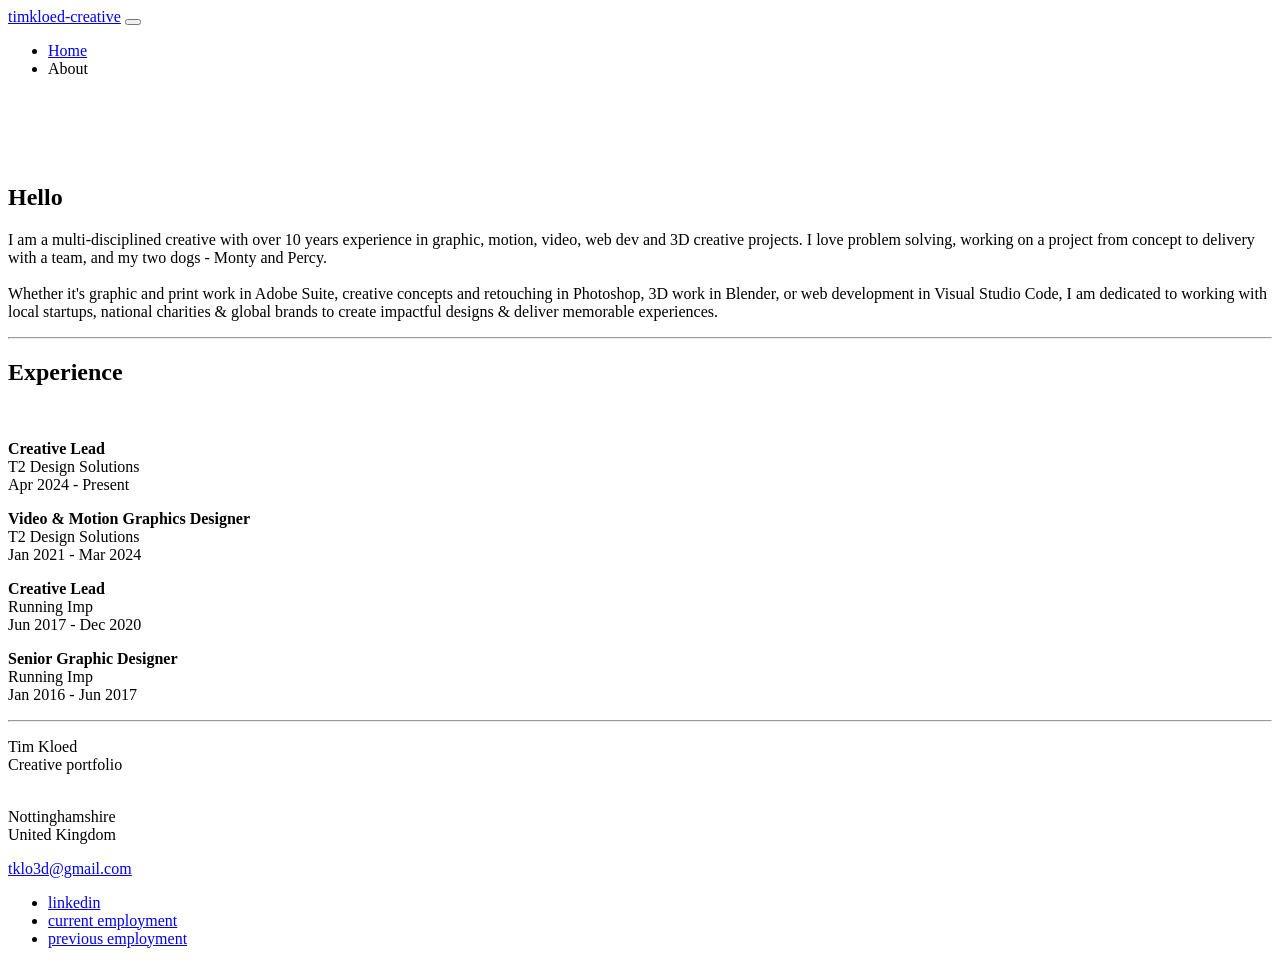
==== about/index.html @ 22395871 "Add files via upload" ====
<!DOCTYPE html>
<html lang="en">

<head>
    <meta charset="utf-8">
    <meta name="viewport" content="width=device-width, initial-scale=1, shrink-to-fit=no">
    <meta http-equiv="X-UA-Compatible" content="ie=edge">
    <meta name="description" content="Tim Kloed - Creative Portfolio" />
    <title>Tim Kloed - Creative Portfolio</title>
    <link href="https://fonts.googleapis.com/css?family=Nunito+Sans:300,400,600,700,800,900&display=swap" rel="stylesheet">
    <link rel="stylesheet" href="../assets/css/main.min.css">
    <link rel="stylesheet" href="../assets/css/rtl.css">
    <link rel="icon" type="image/x-icon" href="../assets/favicon.ico">
</head>

<body>
    <div class="nav-main">
        <div class="container">
            <nav class="navbar navbar-expand-lg navbar-light">
                <a class="navbar-brand font-weight-bold" href="/">timkloed-creative</a>
                <button class="navbar-toggler" type="button" data-toggle="collapse" data-target="#navbarNav" aria-controls="navbarNav" aria-expanded="false" aria-label="Toggle navigation">
                    <span class="navbar-toggler-icon"></span>
                </button>
                <div class="collapse navbar-collapse" id="navbarNav">
                    <ul class="navbar-nav">
                        <li class="nav-item">
                            <a class="nav-link" href="/">Home</a>
                        </li>
                        <li class="nav-item">
                            <a class="nav-link">About</a>
                        </li>
                    </ul>

                    <ul class="navbar-nav ml-auto">
                    </ul>
                </div>
            </nav>
            <!--end:Nav -->
        </div>
    </div>
    <!--end:Navigation -->
    <main role="main">
        <section class="pt-4">
            <div class="container">
                <div class="row d-flex align-items-center">
                    <div class="col-md-6">
                        <figure><img src="../assets/img/about/tk.jpg" alt="" class="img-fluid">
                        </figure>
                        <br><br>
                    </div>
                    <!-- end:col -->
                    <div class="col-md-6 pl-lg-5 pl-md-5">
                        <h2>Hello</h2>
                        <p class="lead mt-4">I am a multi-disciplined creative with over 10 years experience in graphic, motion, video, web dev and 3D creative projects. I love problem solving, working on a project from concept to delivery with a team, and my two dogs - Monty and Percy.
                            <br><br>Whether it's graphic and print work in Adobe Suite, creative concepts and retouching in Photoshop, 3D work in Blender, or web development in Visual Studio Code, I am dedicated to working with local startups, national charities & global brands to create impactful designs & deliver memorable experiences.
                        </p>
                        <hr class="mt-5">
                            <h2>Experience</h2><br>
                            <p><strong>Creative Lead</strong><br>T2 Design Solutions<br>Apr 2024 - Present</p>
                            <p><strong>Video & Motion Graphics Designer</strong><br>T2 Design Solutions<br>Jan 2021 - Mar 2024</p>
                            <p><strong>Creative Lead</strong><br>Running Imp<br>Jun 2017 - Dec 2020
                            <p><strong>Senior Graphic Designer</strong><br>Running Imp<br>Jan 2016 - Jun 2017</p>
                    </div>
                    <!-- end:col -->
                </div>
                <hr class="mt-5">
            </div>
        </section>
    </main>
    <footer class="position-relative">
        <div class="container">
            <div class="row">

                <div class="col-lg-auto mt-4">
                    <p class="mb-4">Tim Kloed<br>Creative portfolio</p>
                </div>
                <div class="col-lg-3 mt-4 ml-auto">
                    <br> Nottinghamshire
                        <br> United Kingdom
                    </p>
                        <a href="mailto:tklo3d@gmail.com"><span style="text-decoration: underline;">tklo3d@gmail.com</span></a>
                </div>
                <div class="col-lg-auto ml-lg-auto mt-4">
                    <ul class="list-unstyled footer-link">
                        <li><a href="https://www.linkedin.com/in/tim-kloed-5656a452/" target="_blank">linkedin</a></li>
                        <li><a href="https://www.t2ds.com/" target="_blank">current employment</a></li>
                        <li><a href="https://runningimp.co.uk/" target="_blank">previous employment</a></li>
                    </ul>
                </div>
            </div>
            <!--/.row-->
        </div>
        <!--/.container-->
    </footer>
    <script src="assets/js/main.min.js"></script>
</body>

</html>
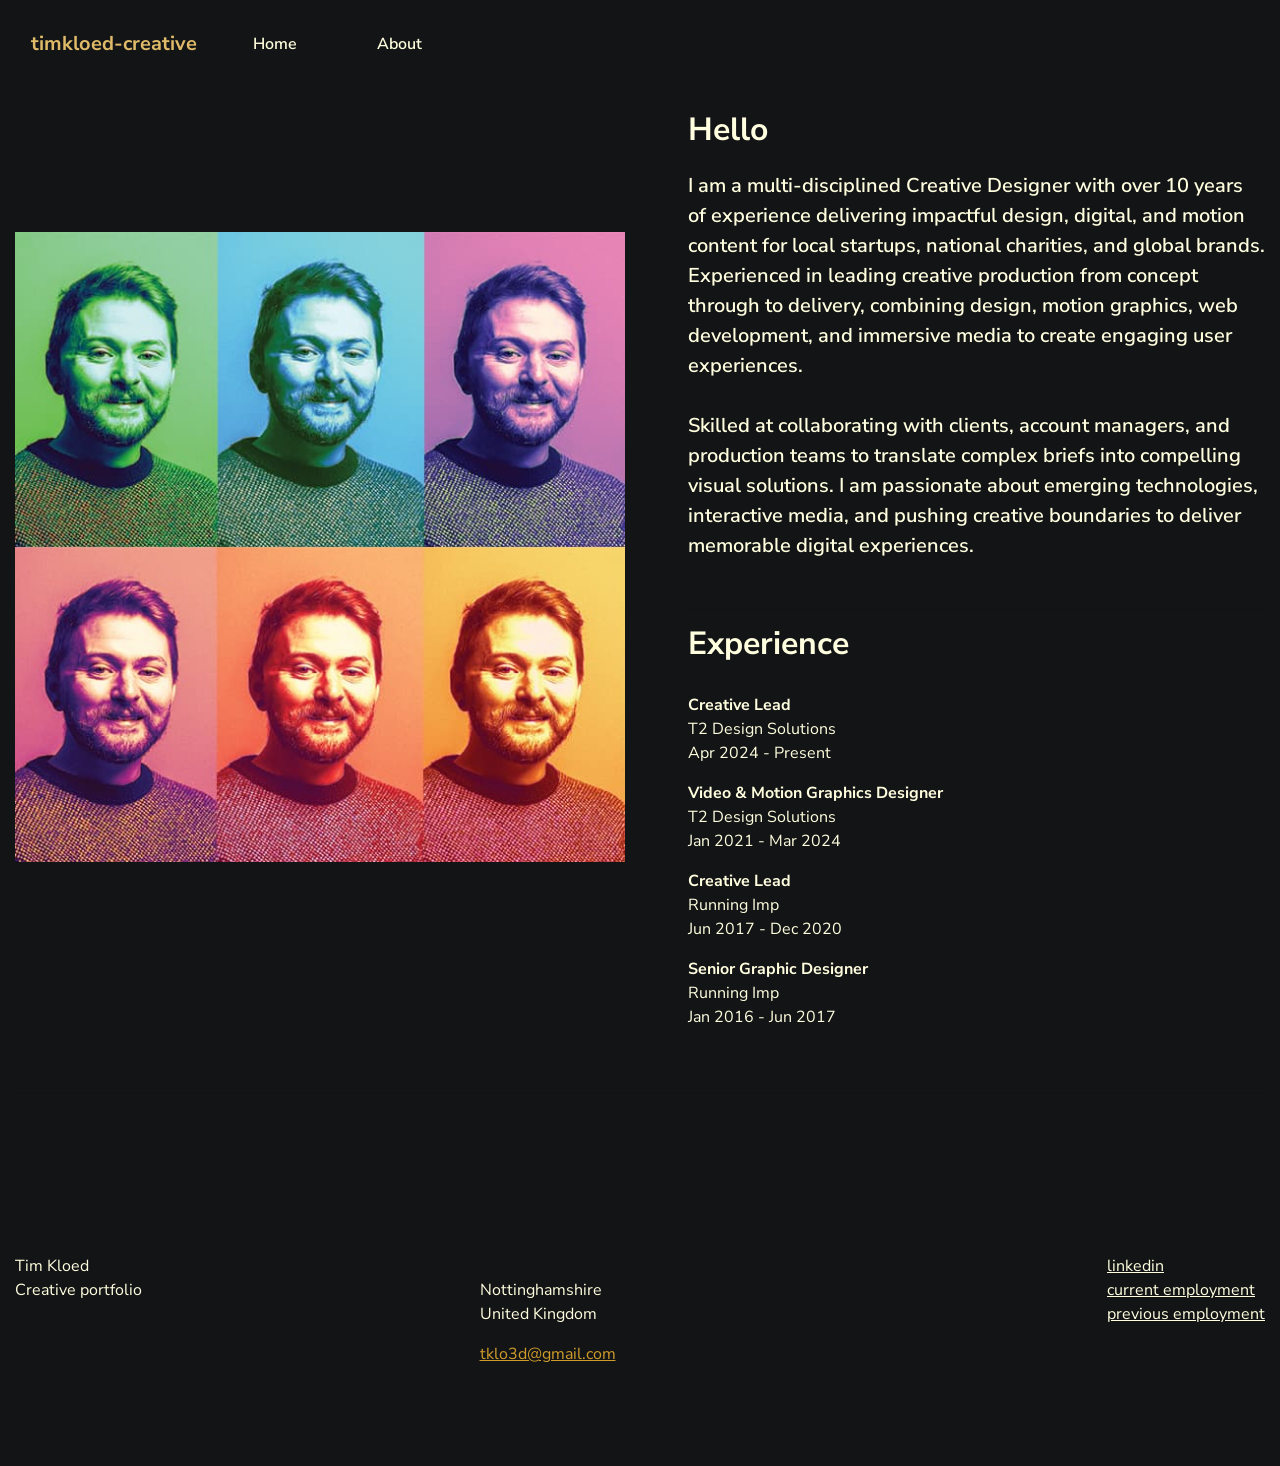
==== commit 86512589: "Add files via upload" ====
--- a/about/index.html
+++ b/about/index.html
@@ -51,8 +51,8 @@
                     <!-- end:col -->
                     <div class="col-md-6 pl-lg-5 pl-md-5">
                         <h2>Hello</h2>
-                        <p class="lead mt-4">I am a multi-disciplined creative with over 10 years experience in graphic, motion, video, web dev and 3D creative projects. I love problem solving, working on a project from concept to delivery with a team, and my two dogs - Monty and Percy.
-                            <br><br>Whether it's graphic and print work in Adobe Suite, creative concepts and retouching in Photoshop, 3D work in Blender, or web development in Visual Studio Code, I am dedicated to working with local startups, national charities & global brands to create impactful designs & deliver memorable experiences.
+                        <p class="lead mt-4">I am a multi-disciplined Creative Designer with over 10 years of experience delivering impactful design, digital, and motion content for local startups, national charities, and global brands. Experienced in leading creative production from concept through to delivery, combining design, motion graphics, web development, and immersive media to create engaging user experiences.
+                            <br><br>Skilled at collaborating with clients, account managers, and production teams to translate complex briefs into compelling visual solutions. I am passionate about emerging technologies, interactive media, and pushing creative boundaries to deliver memorable digital experiences.
                         </p>
                         <hr class="mt-5">
                             <h2>Experience</h2><br>
--- a/assets/css/rtl.css
+++ b/assets/css/rtl.css
@@ -0,0 +1,10 @@
+/* line 5, src/assets/scss/rtl.scss */
+.jumbotron {
+  direction: ltr;
+  text-align: left;
+  margin: 0 2em 0 1em;
+  padding-right: 1em;
+  margin: 0 !important;
+}
+
+/*# sourceMappingURL=../../../scss */
